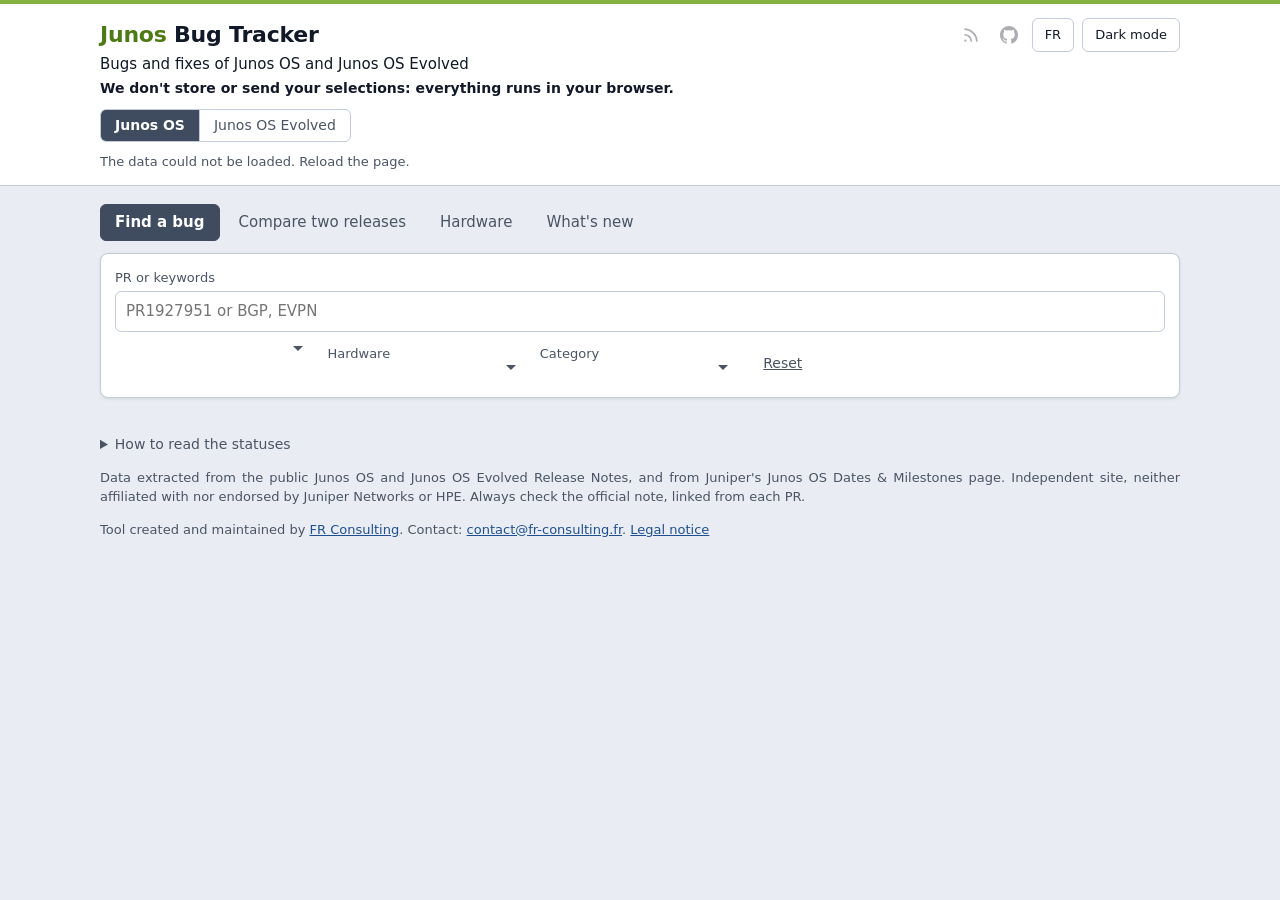
==== site/index.html @ d4a5852d "Add the Junos bug tracker Generate a static site from the public Junos OS and Junos OS Evolved Relea" ====
<!doctype html>
<html lang="fr">
<head>
  <meta charset="utf-8">
  <meta http-equiv="Content-Security-Policy" content="default-src 'none'; script-src 'self'; style-src 'self'; connect-src 'self'; img-src 'self'; base-uri 'none'; form-action 'none'">
  <meta name="viewport" content="width=device-width, initial-scale=1">
  <title>Junos Bug Tracker</title>
  <meta name="description" content="Recherche des bugs Junos OS et Junos OS Evolved et de leurs corrections par version et par matériel.">
  <script src="theme.js"></script>
  <link rel="stylesheet" href="style.css">
  <link rel="alternate" type="application/atom+xml" title="Junos Bug Tracker : quoi de neuf" href="feed.xml">
</head>
<body>
  <header class="top">
    <div class="wrap top-row">
      <div>
        <h1><span class="brand">Junos</span> Bug Tracker</h1>
        <p id="scope" data-text="page.scope"></p>
        <p class="privacy" data-text="page.privacy"></p>
        <nav class="systems" data-label="system.label">
          <button type="button" id="system-junos" class="tab" aria-pressed="false">Junos OS</button>
          <button type="button" id="system-evo" class="tab" aria-pressed="false">Junos OS Evolved</button>
        </nav>
      </div>
      <div class="top-actions">
        <a class="icon-link" href="feed.xml" data-label="news.subscribe">
          <svg viewBox="0 0 16 16" width="18" height="18" fill="currentColor" aria-hidden="true"><path d="M2.002 2.725a.75.75 0 0 1 .797-.699C8.79 2.42 13.58 7.21 13.974 13.201a.75.75 0 0 1-1.497.098 10.502 10.502 0 0 0-9.776-9.776.747.747 0 0 1-.7-.798ZM2.84 7.05h-.002a7.002 7.002 0 0 1 6.113 6.111.75.75 0 0 1-1.49.178 5.503 5.503 0 0 0-4.8-4.8.75.75 0 0 1 .179-1.489ZM2 13a1 1 0 1 1 2 0 1 1 0 0 1-2 0Z"/></svg>
        </a>
        <a class="icon-link" href="https://github.com/frc-fr/juni-bug-tracker" target="_blank" rel="noopener" data-label="page.repository">
          <svg viewBox="0 0 16 16" width="18" height="18" fill="currentColor" aria-hidden="true"><path d="M8 0C3.58 0 0 3.58 0 8c0 3.54 2.29 6.53 5.47 7.59.4.07.55-.17.55-.38 0-.19-.01-.82-.01-1.49-2.01.37-2.53-.49-2.69-.94-.09-.23-.48-.94-.82-1.13-.28-.15-.68-.52-.01-.53.63-.01 1.08.58 1.23.82.72 1.21 1.87.87 2.33.66.07-.52.28-.87.51-1.07-1.78-.2-3.64-.89-3.64-3.95 0-.87.31-1.59.82-2.15-.08-.2-.36-1.02.08-2.12 0 0 .67-.21 2.2.82.64-.18 1.32-.27 2-.27.68 0 1.36.09 2 .27 1.53-1.04 2.2-.82 2.2-.82.44 1.1.16 1.92.08 2.12.51.56.82 1.27.82 2.15 0 3.07-1.87 3.75-3.65 3.95.29.25.54.73.54 1.48 0 1.07-.01 1.93-.01 2.2 0 .21.15.46.55.38A8.013 8.013 0 0016 8c0-4.42-3.58-8-8-8z"/></svg>
        </a>
        <button type="button" id="language" class="theme" data-text="language.switch" data-label="language.title"></button>
        <button type="button" id="theme" class="theme"></button>
      </div>
      <div class="top-meta muted">
        <p id="stats" data-text="page.loading"></p>
        <p id="updated"></p>
        <p id="schedule"></p>
      </div>
    </div>
  </header>

  <main class="wrap">
    <nav class="tabs" data-label="tabs.label">
      <button type="button" id="tab-bugs" class="tab" aria-pressed="true" data-text="tab.bugs"></button>
      <button type="button" id="tab-upgrade" class="tab" aria-pressed="false" data-text="tab.upgrade"></button>
      <button type="button" id="tab-hardware" class="tab" aria-pressed="false" data-text="tab.hardware"></button>
      <button type="button" id="tab-news" class="tab" aria-pressed="false" data-text="tab.news"></button>
    </nav>
    <p id="view-help" class="view-help muted"></p>
    <p id="subscribe" class="view-help" hidden><a href="feed.xml" data-text="news.subscribe"></a></p>
    <section id="support" class="support" data-label="support.title" hidden></section>

    <section id="filters" class="filters" data-label="filter.label">
      <label class="field wide">
        <span data-text="filter.query"></span>
        <input id="query" type="search" autocomplete="off" spellcheck="false" data-placeholder="filter.queryExample">
      </label>
      <div class="field" id="field-from" hidden>
        <label for="from-input" data-text="filter.from"></label>
        <div class="combo" id="from"></div>
      </div>
      <div class="field">
        <label for="version-input" id="version-label"></label>
        <div class="combo" id="version"></div>
      </div>
      <div class="field">
        <label for="model-input" data-text="filter.model"></label>
        <div class="combo" id="model"></div>
      </div>
      <div class="field">
        <label for="category-input" data-text="filter.category"></label>
        <div class="combo" id="category"></div>
      </div>
      <button type="button" id="reset" class="reset" data-text="filter.reset"></button>
    </section>

    <div id="news-summary" class="news-summary"></div>
    <section id="hardware-tools" class="filters" data-label="hardware.label" hidden>
      <label class="field wide">
        <span data-text="hardware.search"></span>
        <input id="hardware-query" type="search" autocomplete="off" spellcheck="false" data-placeholder="hardware.placeholder">
      </label>
      <p class="muted hardware-note" data-html="hardware.note"></p>
    </section>
    <p id="version-info" class="version-info muted"></p>
    <div id="notices"></div>
    <div id="upgrade-notices"></div>
    <div id="chips" class="summary" role="group" data-label="filter.status"></div>
    <div class="list-bar">
      <p id="count" class="count" aria-live="polite"></p>
      <div class="list-actions">
        <button type="button" id="copy" class="action" data-text="list.copy" hidden></button>
      </div>
    </div>
    <div id="results" class="results"></div>
    <button type="button" id="more" class="more" hidden></button>
    <details id="legend" class="legend">
      <summary data-text="legend.title"></summary>
      <dl>
        <dt><span class="badge affected" data-text="status.affected"></span></dt>
        <dd data-text="legend.affected"></dd>
        <dt><span class="badge fixed" data-text="status.fixed"></span></dt>
        <dd data-text="legend.fixed"></dd>
        <dt><span class="badge potential" data-text="status.potential"></span></dt>
        <dd data-text="legend.potential"></dd>
        <dt><span class="badge unknown" data-text="status.unknown"></span></dt>
        <dd data-text="legend.unknown"></dd>
      </dl>
      <p class="muted" data-text="legend.releases"></p>
      <p class="muted" data-text="legend.note"></p>
    </details>
    <button type="button" id="to-top" class="to-top" data-text="page.top" hidden></button>
  </main>

  <footer class="wrap muted">
    <p data-text="footer.source"></p>
    <p data-html="footer.credit"></p>
  </footer>
  <script src="i18n.js"></script>
  <script src="logic.js"></script>
  <script src="app.js"></script>
</body>
</html>
---- site/style.css ----
:root {
  color-scheme: light;
  --bg: #e9edf3; --panel: #fff; --text: #111827; --muted: #4a5464; --line: #c3cbd8; --accent: #3f4b5e; --link: #1d4f91;
  --brand: #83b240; --brand-text: #4e7a16;
  --shadow: 0 1px 3px rgb(17 24 39 / .1);
  --affected: #8d1b13; --affected-bg: #fad9d5;
  --fixed: #0e5730; --fixed-bg: #cdeed9;
  --potential: #6f4100; --potential-bg: #fae2b4;
  --unknown: #384150; --unknown-bg: #dce1e9;
  --change: #1d4f91; --change-bg: #d5e4f7;
  --mark: #ffdf6e;
}
:root[data-theme="dark"] {
  color-scheme: dark;
  --bg: #1a1f27; --panel: #252b35; --text: #e6e9ef; --muted: #b3bcc9; --line: #454f5e; --accent: #c6cdd8; --link: #a3c6ef;
  --brand: #83b240; --brand-text: #83b240;
  --shadow: 0 1px 3px rgb(0 0 0 / .3);
  --affected: #ffc2bb; --affected-bg: #5a211c;
  --fixed: #a0ecc0; --fixed-bg: #17472f;
  --potential: #fbd694; --potential-bg: #513b17;
  --unknown: #d1d8e2; --unknown-bg: #333d4c;
  --change: #bcd6f5; --change-bg: #1f3d61;
  --mark: #6b5a12;
}
* { box-sizing: border-box; }
body { margin: 0; background: var(--bg); color: var(--text); font: 15px/1.5 system-ui, -apple-system, "Segoe UI", Roboto, sans-serif; }
.wrap { max-width: 1120px; margin: 0 auto; padding: 0 20px; }
.muted { color: var(--muted); }
.top { background: var(--panel); border-top: 4px solid var(--brand); border-bottom: 1px solid var(--line); padding: 14px 0 14px; margin-bottom: 18px; }
.brand { color: var(--brand-text); }
h1 { margin: 0; font-size: 22px; letter-spacing: -.01em; }
.top p { margin: 2px 0 0; }
.top-row { display: grid; grid-template-columns: 1fr auto; gap: 8px 24px; align-items: start; }
.top-meta { grid-column: 1 / -1; font-size: 13px; display: flex; flex-wrap: wrap; gap: 0 20px; }
.privacy { font-size: 14px; font-weight: 600; }
.top-actions { flex: none; display: flex; gap: 8px; }
.theme { flex: none; font: inherit; font-size: 13px; padding: 6px 12px; border: 1px solid var(--line); border-radius: 6px; background: var(--panel); color: var(--text); cursor: pointer; }
.theme:hover { border-color: var(--accent); }
.icon-link { display: inline-flex; align-items: center; padding: 0 6px; color: var(--text); opacity: .35; transition: opacity .15s; }
.icon-link:hover, .icon-link:focus-visible { opacity: 1; }
footer { padding-top: 12px; padding-bottom: 28px; font-size: 13px; }
a { color: var(--link); }
mark { background: var(--mark); color: inherit; border-radius: 2px; }

.tabs { display: flex; flex-wrap: wrap; gap: 4px; margin-bottom: 6px; }
.view-help { margin: 0 0 12px; font-size: 14px; }
.tab { font: inherit; padding: 6px 14px; border: 1px solid transparent; border-radius: 6px; background: none; color: var(--muted); cursor: pointer; }
.systems { display: inline-flex; margin-top: 10px; border: 1px solid var(--line); border-radius: 6px; overflow: hidden; }
.systems .tab { border: 0; border-radius: 0; font-size: 14px; padding: 5px 14px; }
.systems .tab + .tab { border-left: 1px solid var(--line); }
.tab[aria-pressed="true"] { background: var(--accent); border-color: var(--accent); color: var(--panel); font-weight: 600; }

.filters { display: grid; grid-template-columns: repeat(auto-fit, minmax(170px, 1fr)); gap: 12px; background: var(--panel); border: 1px solid var(--line); border-radius: 8px; padding: 14px; box-shadow: var(--shadow); }
.field { display: flex; flex-direction: column; gap: 4px; font-size: 13px; color: var(--muted); min-width: 0; }
.field[hidden] { display: none; }
.field.wide { grid-column: 1 / -1; }
.combo { position: relative; }
.combo input { padding-right: 28px; text-overflow: ellipsis; }
.combo::after { content: ""; position: absolute; right: 12px; top: 50%; margin-top: -2px; border: 5px solid transparent; border-top-color: var(--muted); border-bottom: 0; pointer-events: none; }
.combo-list { position: absolute; z-index: 10; left: 0; right: 0; top: calc(100% + 4px); min-width: 220px; max-height: 300px; overflow-y: auto; margin: 0; padding: 4px; list-style: none; background: var(--panel); border: 1px solid var(--line); border-radius: 6px; box-shadow: 0 6px 18px rgba(0, 0, 0, .18); font-size: 14px; color: var(--text); }
.combo-list[hidden] { display: none; }
.combo-group { padding: 6px 8px 2px; font-size: 12px; font-weight: 600; color: var(--muted); }
.combo-option { padding: 5px 8px; border-radius: 4px; cursor: pointer; }
.combo-option.active { background: var(--accent); color: var(--panel); }
.combo-option[aria-selected="true"]:not(.active) { font-weight: 600; }
.combo-group.ended, .combo-option.ended:not(.active) { color: var(--muted); }
.combo-group:not(.ended) { color: var(--fixed); }
.combo-empty { padding: 6px 8px; color: var(--muted); }
input { font: inherit; font-size: 15px; color: var(--text); background: var(--panel); border: 1px solid var(--line); border-radius: 6px; padding: 8px 10px; width: 100%; }
input:focus-visible, button:focus-visible, summary:focus-visible, a:focus-visible { outline: 2px solid var(--accent); outline-offset: 1px; }

.reset { align-self: end; justify-self: start; font: inherit; font-size: 14px; padding: 8px 10px; border: 1px solid transparent; border-radius: 6px; background: none; color: var(--muted); cursor: pointer; text-decoration: underline; }
.reset:hover { color: var(--text); }

.version-info { margin: 10px 0 0; font-size: 14px; }
.version-info:empty { display: none; }
.filters[hidden], .legend[hidden], .view-help[hidden], .support[hidden] { display: none; }
.support { margin-bottom: 12px; padding: 10px 14px; background: var(--panel); border: 1px solid var(--line); border-left: 4px solid var(--fixed); border-radius: 8px; box-shadow: var(--shadow); }
.support h2 { margin: 0 0 6px; font-size: 13px; font-weight: 600; color: var(--muted); }
.support p { margin: 6px 0 0; font-size: 13px; }
.support-list { display: flex; flex-wrap: wrap; gap: 8px; }
.support-branch { display: inline-flex; flex-direction: column; padding: 4px 12px; color: var(--fixed); background: var(--fixed-bg); border: 1px solid transparent; border-radius: 6px; text-decoration: none; }
.support-branch:hover, .support-branch[aria-current] { border-color: var(--fixed); }
.support-branch small { font-size: 12px; }
.news-summary { display: grid; grid-template-columns: repeat(auto-fit, minmax(260px, 1fr)); gap: 12px; }
.news-summary:empty { display: none; }
.news-card { padding: 12px 14px; background: var(--panel); border: 1px solid var(--line); border-radius: 8px; }
.news-card h2 { margin: 0; font-size: 13px; font-weight: 600; color: var(--muted); }
.news-card strong { display: block; font-size: 18px; }
.news-card p { margin: 0; font-size: 14px; overflow-wrap: anywhere; }
.news-pdf { margin: 2px 0 0; font-size: 13px; color: var(--muted); }
.news { padding: 12px 14px; border-top: 1px solid var(--line); }
.news:first-child { border-top: 0; }
.news time { font-size: 13px; color: var(--muted); }
.news h2 { margin: 0; font-size: 16px; font-weight: 600; }
.news h2 a { color: inherit; text-decoration: none; }
.news h2 a:hover { text-decoration: underline; }
.news ul { margin: 6px 0 0; padding-left: 18px; font-size: 14px; overflow-wrap: anywhere; }

.list-bar { display: flex; flex-wrap: wrap; justify-content: space-between; align-items: center; gap: 8px; margin-top: 12px; }
.list-bar .count { margin: 0; }
.list-actions { display: flex; gap: 8px; }
.action { font: inherit; font-size: 13px; padding: 5px 12px; border: 1px solid var(--line); border-radius: 6px; background: var(--panel); color: var(--text); cursor: pointer; }
.action:hover { border-color: var(--accent); }
.to-top { position: fixed; right: 20px; bottom: 20px; z-index: 20; font: inherit; font-size: 13px; font-weight: 600; padding: 8px 14px; border: 1px solid var(--accent); border-radius: 6px; background: var(--accent); color: var(--panel); box-shadow: var(--shadow); cursor: pointer; }
.bug > summary { user-select: text; }
.notice { font-size: 14px; }
details.notice > summary { font-weight: 600; cursor: pointer; }
details.notice p { margin: 6px 0 2px; }
#notices p, #upgrade-notices p { text-align: justify; }
#notices { display: grid; gap: 8px; margin-top: 12px; }
#notices .notice { margin: 0; }
.version-info:empty { display: none; }
.version-info { display: flex; flex-wrap: wrap; gap: 2px 14px; }
.reading-chapters { display: grid; grid-template-columns: repeat(auto-fit, minmax(min(100%, 340px), 1fr)); gap: 0 32px; }
.reading-chapters section { padding-top: 10px; }
.reading-chapters h3 { margin-top: 0; }
.bug-text, .bug-detail p, .bug-detail dd, .view-help, footer p, .hardware-note, .legend p, .legend dd, .legal p, .news li { text-align: justify; }
.bug-id { font-variant-numeric: tabular-nums; }
.summary { display: flex; flex-wrap: wrap; gap: 6px; margin-top: 12px; }
.summary:empty { display: none; }
.summary-card { --tone: var(--text); display: inline-flex; align-items: center; gap: 7px; padding: 5px 11px; font: inherit; font-size: 13px; color: var(--text); background: var(--panel); border: 1px solid var(--line); border-radius: 6px; cursor: pointer; }
.summary-card::before { content: ""; flex: none; width: 10px; height: 10px; border-radius: 50%; background: var(--tone); }
.summary-card.affected { --tone: var(--affected); }
.summary-card.potential { --tone: var(--potential); }
.summary-card.fixed { --tone: var(--fixed); }
.summary-card.change { --tone: var(--change); }
.summary-card.unknown { --tone: var(--unknown); }
.summary-card strong { order: 1; font-size: 14px; }
.summary-card:hover { border-color: var(--accent); }
.summary-card[aria-pressed="true"] { background: var(--accent); border-color: var(--accent); color: var(--panel); }
.summary-card[aria-pressed="true"]::before { box-shadow: 0 0 0 2px var(--panel); }
.reading { margin-top: 12px; padding: 10px 14px; background: var(--panel); border: 1px solid var(--line); border-radius: 8px; font-size: 14px; }
.reading > summary { font-weight: 600; cursor: pointer; }
.reading p { margin: 6px 0 0; }
.reading h3 { margin: 10px 0 2px; font-size: 13px; color: var(--muted); font-weight: 600; }
.reading ul { margin: 0; padding-left: 18px; overflow-wrap: anywhere; }
.reading details { margin-top: 10px; }
.hardware-note { grid-column: 1 / -1; margin: 0; font-size: 14px; }
.results:has(.hardware-table) { overflow-x: auto; }
.hardware-table { width: 100%; border-collapse: collapse; font-size: 14px; }
.hardware-table th, .hardware-table td { padding: 8px 14px; text-align: left; border-top: 1px solid var(--line); }
.hardware-table thead th { border-top: 0; font-size: 13px; font-weight: 600; color: var(--text); background: var(--bg); }
.legal { padding-bottom: 32px; }
.legal h2 { margin: 0 0 8px; font-size: 20px; }
.legal h3 { margin: 18px 0 4px; font-size: 15px; }
.legal p { margin: 0 0 8px; }
.legal ul { margin: 0 0 8px; padding-left: 20px; }

.notice { margin: 12px 0 0; padding: 9px 12px; border-radius: 6px; background: var(--potential-bg); color: var(--potential); font-size: 14px; }

.legend { margin-top: 12px; font-size: 14px; }
.legend summary { cursor: pointer; color: var(--muted); }
.legend dl { display: grid; grid-template-columns: max-content 1fr; gap: 6px 12px; margin: 10px 0; align-items: baseline; }
.legend dd { margin: 0; }

.count { margin: 14px 0 8px; font-size: 14px; color: var(--muted); }
.results { background: var(--panel); border: 1px solid var(--line); border-radius: 8px; overflow: hidden; box-shadow: var(--shadow); }
.results:empty { display: none; }
.bug { border-top: 1px solid var(--line); }
.bug:first-child { border-top: 0; }
.bug > summary, .bug-row { display: grid; grid-template-columns: 84px 1fr; gap: 2px 14px; padding: 11px 14px; }
.bug > summary { cursor: pointer; list-style: none; }
.bug > summary::-webkit-details-marker { display: none; }
.bug > summary:hover { background: var(--bg); }
.bug-id { font-variant-numeric: tabular-nums; font-weight: 600; }
.bug-text { min-width: 0; overflow-wrap: anywhere; }
.bug-meta { grid-column: 2; display: flex; flex-wrap: wrap; gap: 6px; align-items: center; margin-top: 4px; font-size: 13px; color: var(--muted); }
.badge { display: inline-block; padding: 1px 8px; border-radius: 4px; font-size: 12px; font-weight: 600; white-space: nowrap; }
.badge.affected { color: var(--affected); background: var(--affected-bg); }
.badge.fixed { color: var(--fixed); background: var(--fixed-bg); }
.badge.potential { color: var(--potential); background: var(--potential-bg); }
.badge.unknown { color: var(--unknown); background: var(--unknown-bg); }
.badge.change { color: var(--change); background: var(--change-bg); }
.tag { padding: 0 7px; border: 1px solid var(--line); border-radius: 4px; font-size: 12px; white-space: nowrap; }
.tag.hw { border-color: var(--accent); color: var(--accent); }
.tag.supported { border-color: var(--fixed); color: var(--fixed); }
.tag.severity { border-color: var(--potential); color: var(--potential); }

.bug-detail { padding: 2px 14px 14px 112px; font-size: 14px; }
.bug-detail h3 { margin: 10px 0 4px; font-size: 13px; color: var(--muted); font-weight: 600; }
.bug-detail p { margin: 0; overflow-wrap: anywhere; }
.bug-detail .note { margin-top: 4px; font-size: 13px; color: var(--muted); }
.history { display: grid; grid-template-columns: max-content 1fr; gap: 3px 14px; margin: 0; }
.history dt { font-weight: 600; }
.history dd { margin: 0; }
.more { display: block; font: inherit; margin: 14px auto 0; padding: 8px 18px; border: 1px solid var(--line); border-radius: 6px; background: var(--panel); color: var(--text); cursor: pointer; }
.more[hidden] { display: none; }

@media (max-width: 620px) {
  #notices p, #upgrade-notices p, .bug-text, .bug-detail p, .bug-detail dd, .view-help, footer p, .hardware-note, .legend p, .legend dd, .legal p, .news li { text-align: left; }
  .top-row { grid-template-columns: 1fr; }
  .top-actions { grid-row: 1; justify-self: end; }
  .bug > summary, .bug-row { grid-template-columns: 1fr; }
  .bug-meta { grid-column: 1; }
  .bug-detail { padding-left: 14px; }
  .legend dl { grid-template-columns: 1fr; }
}
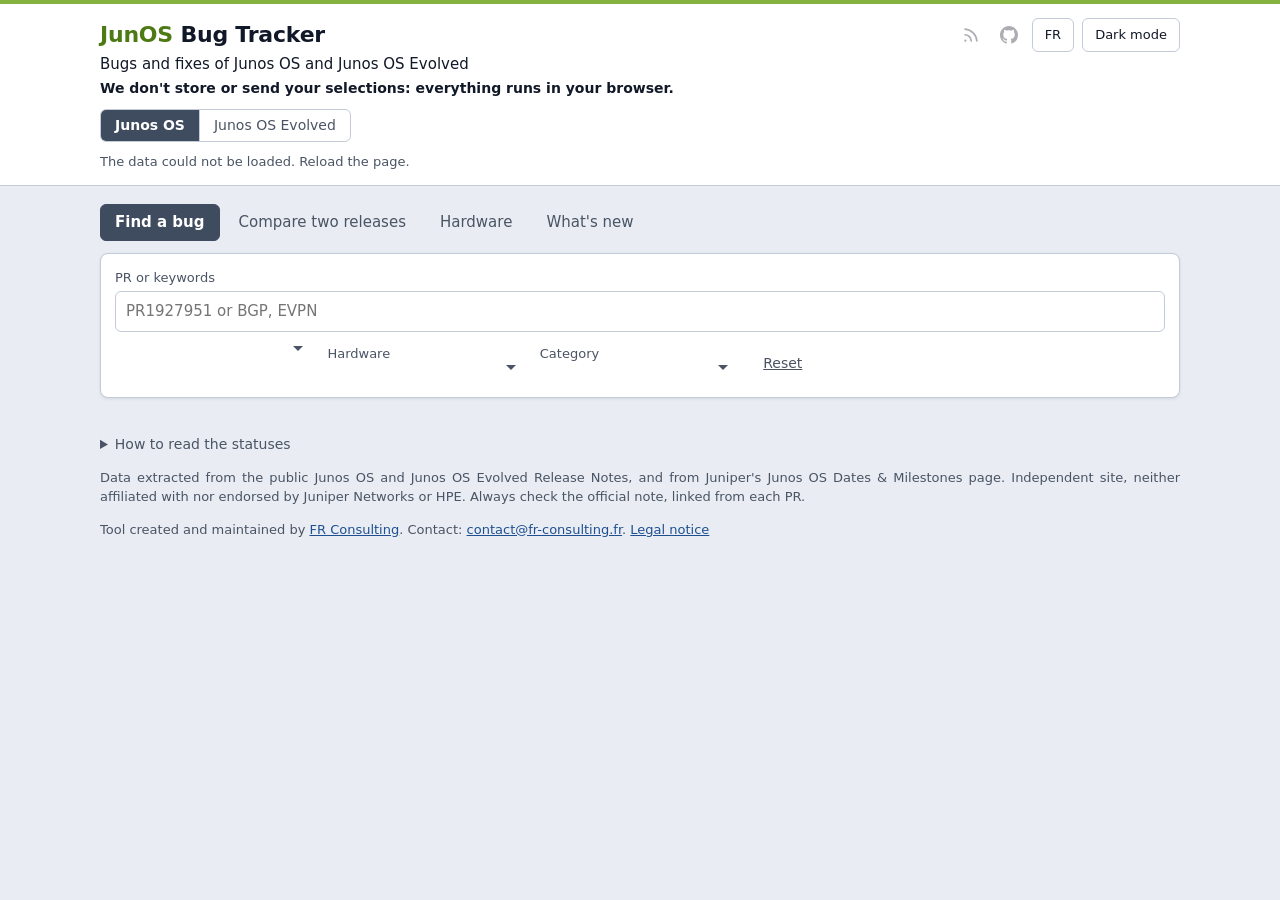
==== commit d8e8a7bf: "Name the site JunOS Bug Tracker and schedule the update Run on weekdays at 9:15, 14:15 and 19:00, Pa" ====
--- a/site/index.html
+++ b/site/index.html
@@ -4,17 +4,17 @@
   <meta charset="utf-8">
   <meta http-equiv="Content-Security-Policy" content="default-src 'none'; script-src 'self'; style-src 'self'; connect-src 'self'; img-src 'self'; base-uri 'none'; form-action 'none'">
   <meta name="viewport" content="width=device-width, initial-scale=1">
-  <title>Junos Bug Tracker</title>
+  <title>JunOS Bug Tracker</title>
   <meta name="description" content="Recherche des bugs Junos OS et Junos OS Evolved et de leurs corrections par version et par matériel.">
   <script src="theme.js"></script>
   <link rel="stylesheet" href="style.css">
-  <link rel="alternate" type="application/atom+xml" title="Junos Bug Tracker : quoi de neuf" href="feed.xml">
+  <link rel="alternate" type="application/atom+xml" title="JunOS Bug Tracker : quoi de neuf" href="feed.xml">
 </head>
 <body>
   <header class="top">
     <div class="wrap top-row">
       <div>
-        <h1><span class="brand">Junos</span> Bug Tracker</h1>
+        <h1><span class="brand">JunOS</span> Bug Tracker</h1>
         <p id="scope" data-text="page.scope"></p>
         <p class="privacy" data-text="page.privacy"></p>
         <nav class="systems" data-label="system.label">
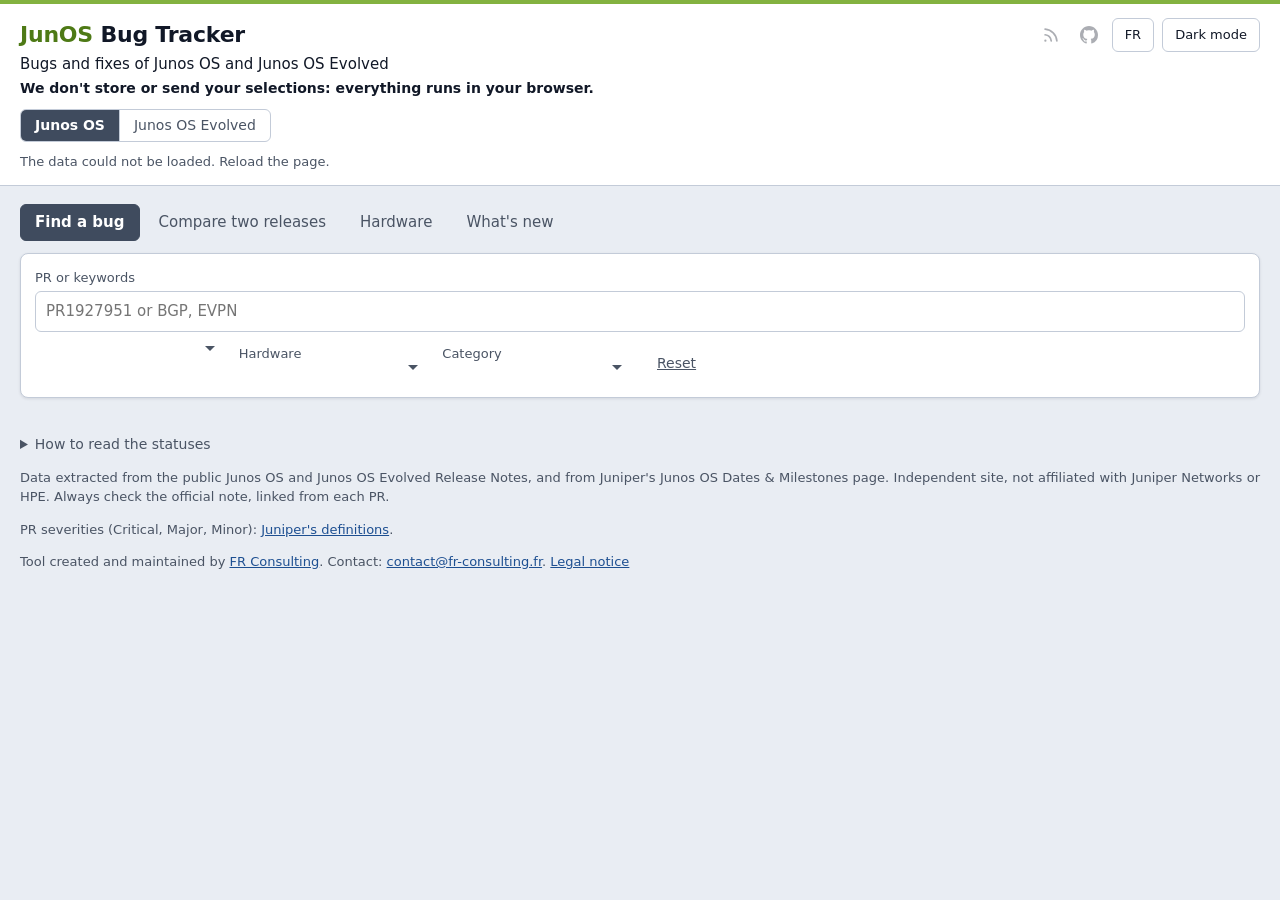
==== commit 60221fe4: "Name Evolved releases with -EVO and read the SRN copies added by hand Show Junos OS Evolved releases" ====
--- a/site/index.html
+++ b/site/index.html
@@ -115,6 +115,7 @@
 
   <footer class="wrap muted">
     <p data-text="footer.source"></p>
+    <p data-html="footer.severity"></p>
     <p data-html="footer.credit"></p>
   </footer>
   <script src="i18n.js"></script>
--- a/site/style.css
+++ b/site/style.css
@@ -24,7 +24,7 @@
 }
 * { box-sizing: border-box; }
 body { margin: 0; background: var(--bg); color: var(--text); font: 15px/1.5 system-ui, -apple-system, "Segoe UI", Roboto, sans-serif; }
-.wrap { max-width: 1120px; margin: 0 auto; padding: 0 20px; }
+.wrap { max-width: 1320px; margin: 0 auto; padding: 0 20px; }
 .muted { color: var(--muted); }
 .top { background: var(--panel); border-top: 4px solid var(--brand); border-bottom: 1px solid var(--line); padding: 14px 0 14px; margin-bottom: 18px; }
 .brand { color: var(--brand-text); }
@@ -32,6 +32,7 @@
 .top p { margin: 2px 0 0; }
 .top-row { display: grid; grid-template-columns: 1fr auto; gap: 8px 24px; align-items: start; }
 .top-meta { grid-column: 1 / -1; font-size: 13px; display: flex; flex-wrap: wrap; gap: 0 20px; }
+.top-meta p { white-space: nowrap; }
 .privacy { font-size: 14px; font-weight: 600; }
 .top-actions { flex: none; display: flex; gap: 8px; }
 .theme { flex: none; font: inherit; font-size: 13px; padding: 6px 12px; border: 1px solid var(--line); border-radius: 6px; background: var(--panel); color: var(--text); cursor: pointer; }
@@ -188,6 +189,7 @@
 .more[hidden] { display: none; }
 
 @media (max-width: 620px) {
+  .top-meta p { white-space: normal; }
   #notices p, #upgrade-notices p, .bug-text, .bug-detail p, .bug-detail dd, .view-help, footer p, .hardware-note, .legend p, .legend dd, .legal p, .news li { text-align: left; }
   .top-row { grid-template-columns: 1fr; }
   .top-actions { grid-row: 1; justify-self: end; }
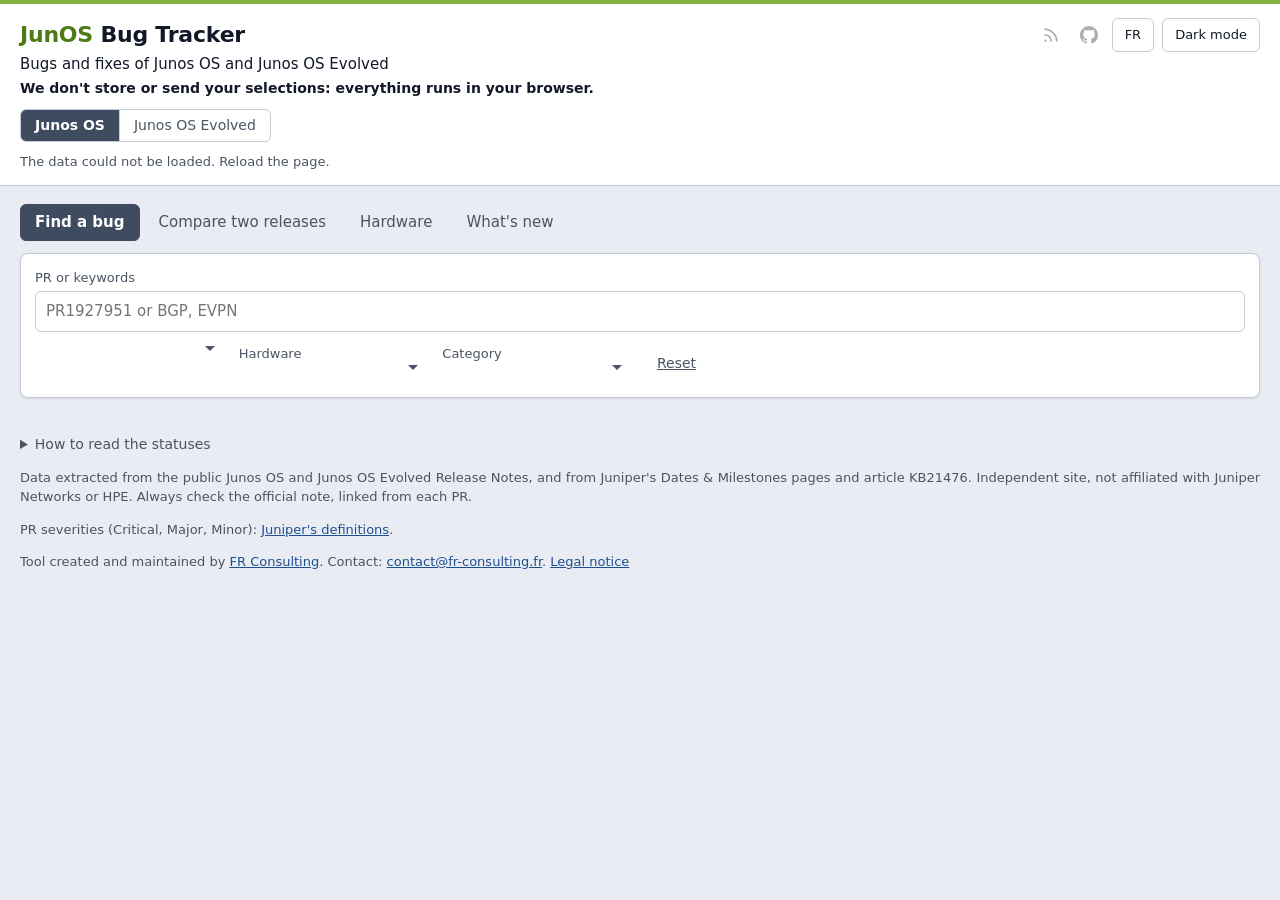
==== commit 14864560: "Show the hardware end of life and Juniper's suggested releases The Hardware tab now has the form of " ====
--- a/site/index.html
+++ b/site/index.html
@@ -82,8 +82,10 @@
         <input id="hardware-query" type="search" autocomplete="off" spellcheck="false" data-placeholder="hardware.placeholder">
       </label>
       <p class="muted hardware-note" data-html="hardware.note"></p>
+      <p id="recommended-note" class="muted hardware-note"></p>
     </section>
     <p id="version-info" class="version-info muted"></p>
+    <p id="recommendation" class="version-info"></p>
     <div id="notices"></div>
     <div id="upgrade-notices"></div>
     <div id="chips" class="summary" role="group" data-label="filter.status"></div>
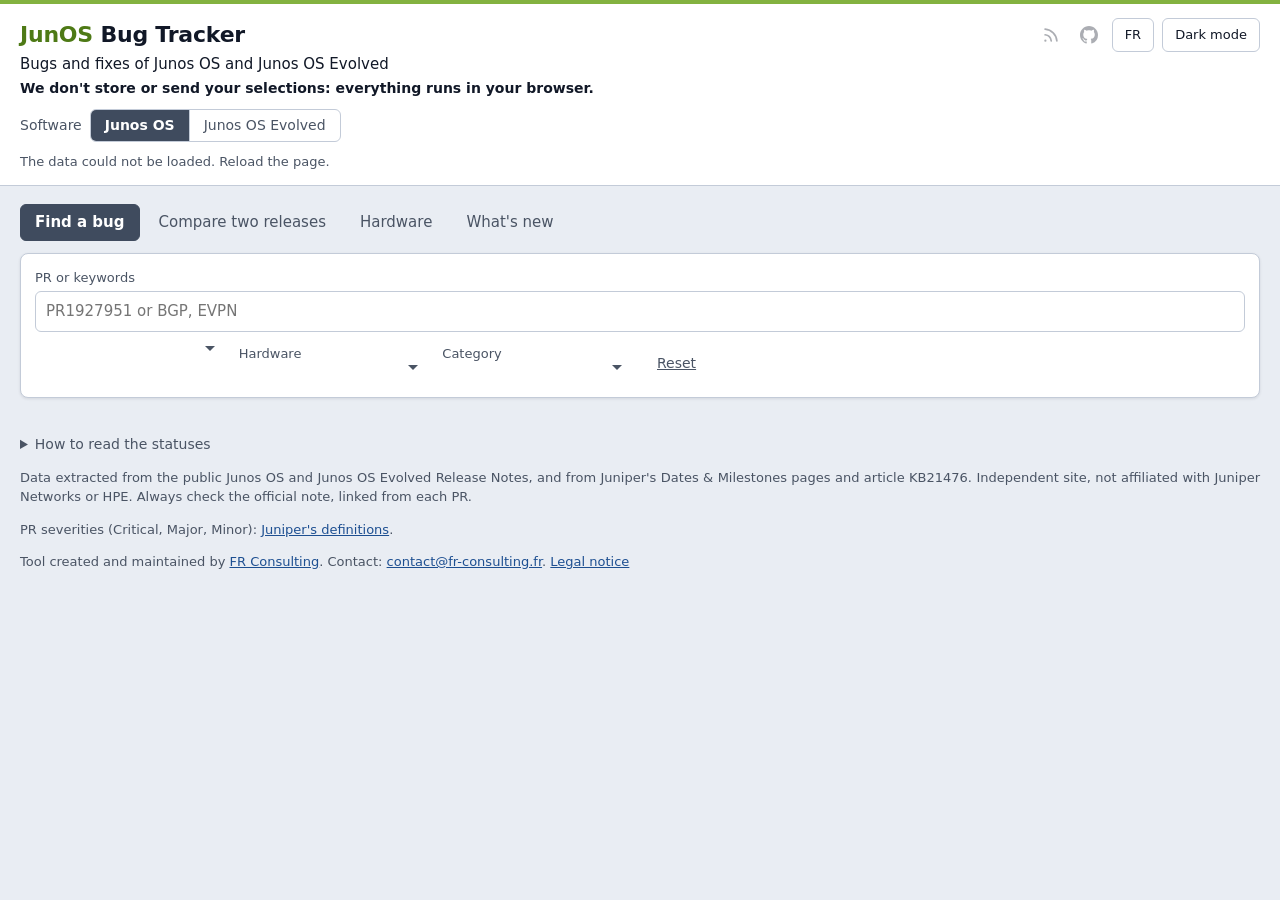
==== commit ccda2e2f: "Label the system selector as software The selector chooses a software, never a hardware: a visible "" ====
--- a/site/index.html
+++ b/site/index.html
@@ -17,10 +17,13 @@
         <h1><span class="brand">JunOS</span> Bug Tracker</h1>
         <p id="scope" data-text="page.scope"></p>
         <p class="privacy" data-text="page.privacy"></p>
-        <nav class="systems" data-label="system.label">
-          <button type="button" id="system-junos" class="tab" aria-pressed="false">Junos OS</button>
-          <button type="button" id="system-evo" class="tab" aria-pressed="false">Junos OS Evolved</button>
-        </nav>
+        <div class="systems-row">
+          <span class="systems-label" data-text="system.label"></span>
+          <nav class="systems" data-label="system.label">
+            <button type="button" id="system-junos" class="tab" aria-pressed="false">Junos OS</button>
+            <button type="button" id="system-evo" class="tab" aria-pressed="false">Junos OS Evolved</button>
+          </nav>
+        </div>
       </div>
       <div class="top-actions">
         <a class="icon-link" href="feed.xml" data-label="news.subscribe">
--- a/site/style.css
+++ b/site/style.css
@@ -46,7 +46,9 @@
 .tabs { display: flex; flex-wrap: wrap; gap: 4px; margin-bottom: 6px; }
 .view-help { margin: 0 0 12px; font-size: 14px; }
 .tab { font: inherit; padding: 6px 14px; border: 1px solid transparent; border-radius: 6px; background: none; color: var(--muted); cursor: pointer; }
-.systems { display: inline-flex; margin-top: 10px; border: 1px solid var(--line); border-radius: 6px; overflow: hidden; }
+.systems-row { display: flex; flex-wrap: wrap; align-items: center; gap: 8px; margin-top: 10px; }
+.systems-label { font-size: 14px; color: var(--muted); }
+.systems { display: inline-flex; border: 1px solid var(--line); border-radius: 6px; overflow: hidden; }
 .systems .tab { border: 0; border-radius: 0; font-size: 14px; padding: 5px 14px; }
 .systems .tab + .tab { border-left: 1px solid var(--line); }
 .tab[aria-pressed="true"] { background: var(--accent); border-color: var(--accent); color: var(--panel); font-weight: 600; }
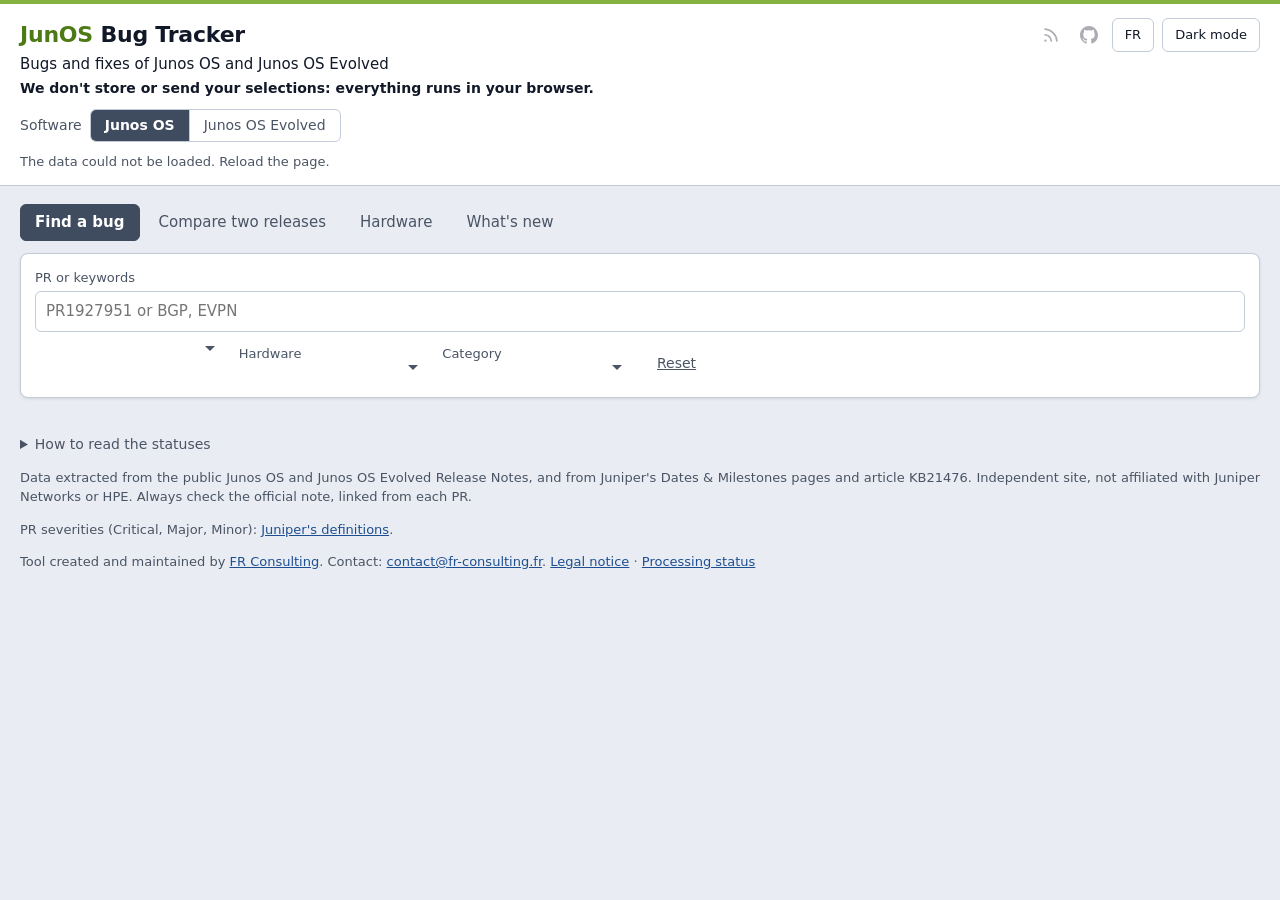
==== commit 54a5a70f: "Show a release only the bugs its branch's notes cite With a release chosen, the bugs no note of its " ====
--- a/site/index.html
+++ b/site/index.html
@@ -94,6 +94,7 @@
     <div id="chips" class="summary" role="group" data-label="filter.status"></div>
     <div class="list-bar">
       <p id="count" class="count" aria-live="polite"></p>
+      <p id="elsewhere" class="muted elsewhere" hidden></p>
       <div class="list-actions">
         <button type="button" id="copy" class="action" data-text="list.copy" hidden></button>
       </div>
--- a/site/style.css
+++ b/site/style.css
@@ -144,11 +144,27 @@
 .hardware-table { width: 100%; border-collapse: collapse; font-size: 14px; }
 .hardware-table th, .hardware-table td { padding: 8px 14px; text-align: left; border-top: 1px solid var(--line); }
 .hardware-table thead th { border-top: 0; font-size: 13px; font-weight: 600; color: var(--text); background: var(--bg); }
+.hardware-table tbody th, .hardware-table td:nth-child(2), .hardware-table td:nth-child(3) { white-space: nowrap; }
+.hardware-group { display: inline-flex; flex-wrap: wrap; align-items: baseline; gap: 2px 6px; }
+.hardware-table .hardware-group { display: flex; }
+.hardware-table .hardware-group + .hardware-group { margin-top: 4px; }
+.hardware-variants { font-size: 12px; color: var(--muted); }
 .legal { padding-bottom: 32px; }
 .legal h2 { margin: 0 0 8px; font-size: 20px; }
 .legal h3 { margin: 18px 0 4px; font-size: 15px; }
 .legal p { margin: 0 0 8px; }
 .legal ul { margin: 0 0 8px; padding-left: 20px; }
+.report h4 { margin: 14px 0 4px; font-size: 14px; }
+.report-scroll { overflow-x: auto; margin: 6px 0 12px; }
+.report-table { width: 100%; border-collapse: collapse; font-size: 13px; }
+.report-table th, .report-table td { padding: 6px 10px; text-align: left; vertical-align: top; border-top: 1px solid var(--line); }
+.report-table thead th { border-top: 0; font-weight: 600; background: var(--bg); white-space: nowrap; }
+.report-table tbody th { font-weight: 400; }
+.report-help { display: block; color: var(--muted); font-size: 12px; }
+.report-ids { font-family: ui-monospace, SFMono-Regular, Menlo, Consolas, monospace; font-size: 12px; overflow-wrap: anywhere; }
+.report-doc, .report-rule { border: 1px solid var(--line); border-radius: 6px; padding: 8px 12px; margin: 8px 0; background: var(--panel); }
+.report-doc > summary, .report-rule > summary { cursor: pointer; }
+.report-errors { margin: 0; padding-left: 18px; font-size: 12px; overflow-wrap: anywhere; }
 
 .notice { margin: 12px 0 0; padding: 9px 12px; border-radius: 6px; background: var(--potential-bg); color: var(--potential); font-size: 14px; }
 
@@ -158,6 +174,7 @@
 .legend dd { margin: 0; }
 
 .count { margin: 14px 0 8px; font-size: 14px; color: var(--muted); }
+.elsewhere { margin: -4px 0 10px; font-size: 13px; }
 .results { background: var(--panel); border: 1px solid var(--line); border-radius: 8px; overflow: hidden; box-shadow: var(--shadow); }
 .results:empty { display: none; }
 .bug { border-top: 1px solid var(--line); }
